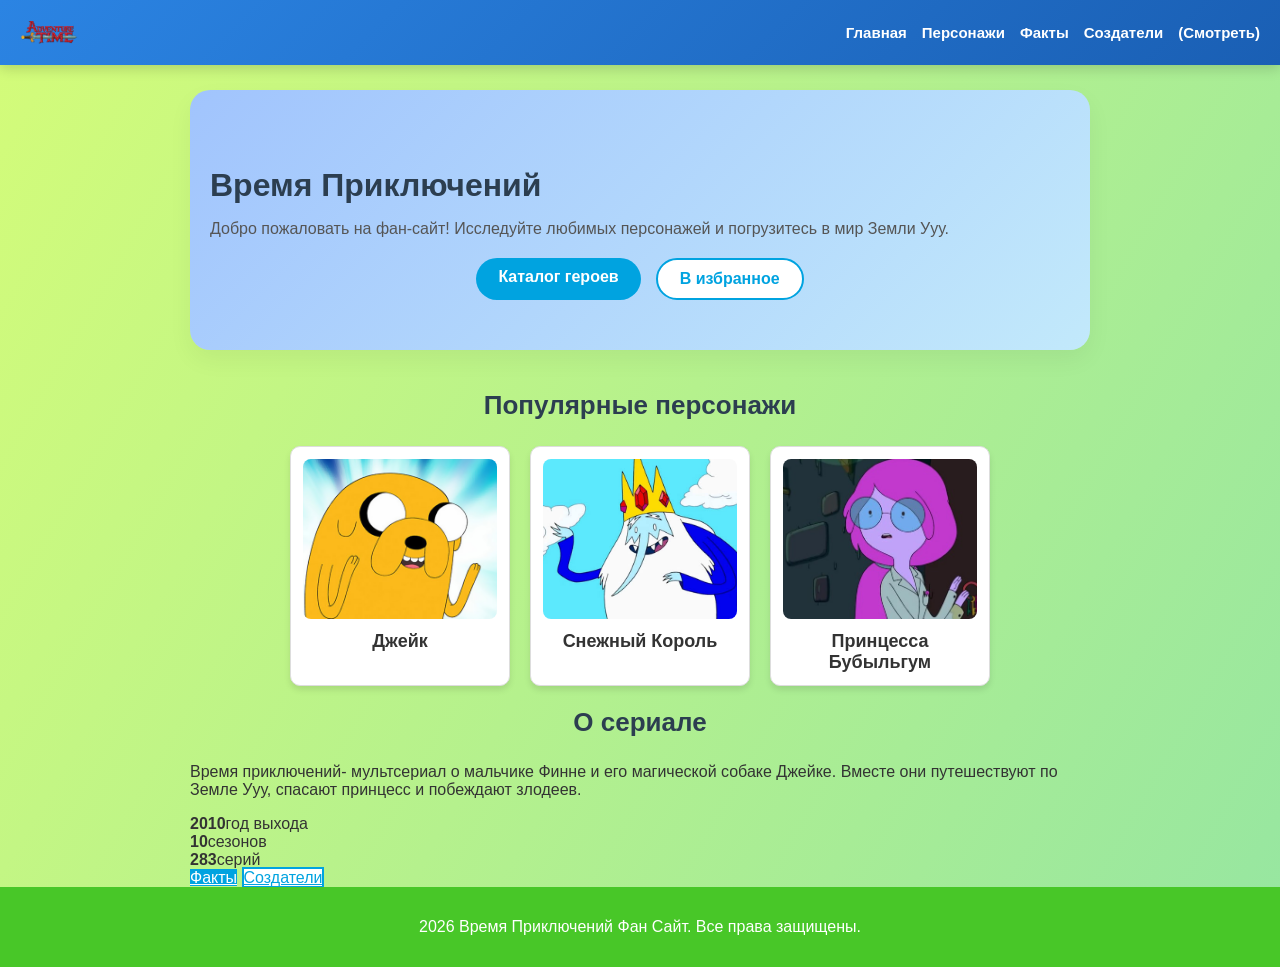
==== index.html @ 20179569 "Reorganize footer and section structure in index.html" ====
<!DOCTYPE html>
<html lang="ru">
<head>
    <meta charset="UTF-8">
    <title>Время Приключений - Главная</title>
    <link rel="stylesheet" href="css/style.css">
</head>
<body>
    <header class="main-header" style="position: fixed !important; top: 0 !important; left: 0 !important; width: 100% !important; z-index: 1000 !important; background: linear-gradient(135deg, #2b84e3, #1a5fb4) !important; box-shadow: 0 4px 12px rgba(0, 0, 0, 0.15) !important; padding: 10px 20px !important; box-sizing: border-box !important;">
        <div class="logo">
            <img src="logo.webp" alt="Логотип" class="logo-img">
        </div>
        <nav class="nav-menu">
            <a href="index.html">Главная</a>
            <a href="characters.html">Персонажи</a>
            <a href="#">Факты</a>
            <a href="#">Создатели</a>
            <a href="#">(Смотреть)</a>
        </nav>
    </header>
    <main class="container" style="margin-top: 90px !important;">
        <section class="hero">
            <h1>Время Приключений</h1>
            <p>Добро пожаловать на фан-сайт! Исследуйте любимых персонажей и погрузитесь в мир Земли Ууу.</p>
            <div class="hero-buttons">
                <a href="characters.html" class="btn btn-primary">Каталог героев</a>
                <a href="#" class="btn btn-secondary">В избранное</a>
            </div>
        </section>
            <h2>Популярные персонажи</h2>
      <div class="characters-grid" style="display: flex !important; flex-direction: row !important; flex-wrap: nowrap !important; justify-content: center !important; gap: 20px !important; width: 100% !important;">

    <div class="character-card" onclick="alert('Джейк: Быть в чем то плохим - это первый шаг к тому, чтобы стать в чем-то относительно хорошим!')" style="width: 220px !important; min-width: 220px !important; background: #fff !important; border: 1px solid #ddd !important; border-radius: 10px !important; padding: 12px !important; text-align: center !important; box-sizing: border-box !important;">
        <img src="jake.jpg" alt="Джейк" class="card-image" style="width: 100% !important; height: 160px !important; object-fit: cover !important; border-radius: 8px !important; display: block !important;">
        <h3 style="margin: 12px 0 0 0 !important; font-size: 18px !important;">Джейк</h3>
    </div>

    <div class="character-card" onclick="alert('Снежный Король: Почему меня никто не любит? Я же просто хочу завести друзей... ну и, может быть, жениться на принцессе!')" style="width: 220px !important; min-width: 220px !important; background: #fff !important; border: 1px solid #ddd !important; border-radius: 10px !important; padding: 12px !important; text-align: center !important; box-sizing: border-box !important;">
        <img src="korol.jpg" alt="Снежный Король" class="card-image" style="width: 100% !important; height: 160px !important; object-fit: cover !important; border-radius: 8px !important; display: block !important;">
        <h3 style="margin: 12px 0 0 0 !important; font-size: 18px !important;">Снежный Король</h3>
    </div>

    <div class="character-card" onclick="alert('Принцесса Бубыльгум: Все научное - научно! Магия - это просто наука которую мы еще не понимаем.')" style="width: 220px !important; min-width: 220px !important; background: #fff !important; border: 1px solid #ddd !important; border-radius: 10px !important; padding: 12px !important; text-align: center !important; box-sizing: border-box !important;">
        <img src="gum.jpg" alt="Принцесса Бубыльгум" class="card-image" style="width: 100% !important; height: 160px !important; object-fit: cover !important; border-radius: 8px !important; display: block !important;">
        <h3 style="margin: 12px 0 0 0 !important; font-size: 18px !important;">Принцесса Бубыльгум</h3>
    </div>

</div>
</div>
    </div> 
         <section class="about">
        <h2>О сериале</h2>
        <p>Время приключений- мультсериал о мальчике Финне и его магической собаке Джейке. Вместе они путешествуют по Земле Ууу, спасают принцесс и побеждают злодеев.</p>
        <div class="stats">
            <div class="stat"><b>2010</b><span>год выхода</span></div>
            <div class="stat"><b>10</b><span>сезонов</span></div>
            <div class="stat"><b>283</b><span>серий</span></div>
        </div>
        <div class="about-links">
            <a href="facts.html" class="btn-primary">Факты</a> 
            <a href="creators.html" class="btn-secondary">Создатели</a>
        </div>
    </section>
    </main> 
    <footer class="footer">
        <div class= "footer-con">
        <p>2026 Время Приключений Фан Сайт. Все права защищены.</p>
        </div>    
    </footer> 
</body>
</html>
---- css/style.css ----
body {
  font-family: 'Comic Sans MS','Chalkboard SE','Comfortaa',sans-serif;
  background-color: #f4f4f9;
  color: #333;
  margin: 0;
  padding: 0px;
  min-height: 100vh;
  display: flex;
  flex-direction: column;
  }
.card-image {
  width: 100%;
  height: 130px;
  object-fit: cover;
  border-radius: 6px;
} 
.characters-grid {
  display: flex;
  flex-wrap; wrap;
  gap: 15px;
  justify-content: center;
}
.character-card {
  background: #fff;
  border: 1px solid #ddd;
  border-radius: 8px;
  padding: 10px:
width:170px;
  text-align: center;
  box-shadow: 0 4px 6px rgba(0, 0, 0, 0.1);
}
main.container {
    max-width: 900px;
    margin: 0 auto;
    padding: 0 20px;
}   
.main-header{
    background-color: #00A3E0;
    width: 100%;
    padding: 15px 30px;
    box-sizing: border-box;
    display: flex;
    justify-content: space-between;
    align-items: center;
}
.logo {
    font-weight: bold;
    font-size: 18px;
    color: #fff;
}
.logo-img {
    height: 45px;
    width: auto;
    display: block;
    border-radius: 6px;
}
.nav-menu {
    display: flex;
    gap: 15px;
}

.nav-menu a {
    text-decoration: none;
    color: #fff;
    font-weight: bold;
    font-size: 15px;
}

.nav-menu a:hover {
    text-decoration: underline;
}
footer {
    background-color: #48C728;
    color: #fff;
    width: 100%;
    padding: 15px;
    box-sizing: border-box;
    text-align: center;
    margin-top: auto;
}
.card-image {
  width: 100%;
  height: 150px;
  object-fit: cover;
  border-radius: 4px;
} 
.container {
  max-width: 900px;
  margin: 0 auto;
  padding: 0 20px;
}
.logo-img {
    height: 45px;
    width: auto;
    display: block;
    border-radius: 6px;
}
.nav-menu {
    display: flex;
    gap: 15px;
}
.nav-menu a {
    color: #ffffff;
    text-decoration: none;
    font-weight: bold;
}
.main-header {
    background-color: #00A3E0;
    width: 100%;
    padding: 15px 30px;
    box-sizing: border-box;
    display: flex;
    justify-content: space-between;
    align-items: center;
}
.card-image {
    width: 100%;
    height: 180px;
    object-fit: cover;
    border-radius: 8px;
}
}
/* Hero section */
.hero {
    text-align: center;
    padding: 40px 20px;
    background-color: #f0f8ff;
    border-radius: 12px;
    margin-bottom: 30px;
}

.hero h1 {
    font-size: 32px;
    color: #2c3e50;
    margin-bottom: 10px;
}

.hero p {
    font-size: 16px;
    color: #555;
    margin-bottom: 20px;
}
.hero-buttons {
    display: flex;
    justify-content: center;
    gap: 15px;
}
.btn {
    display: inline-block;
    padding: 10px 22px;
    border-radius: 25px;
    text-decoration: none;
    font-weight: bold;
    transition: all 0.2s ease;
}

.btn-primary {
    background-color: #00A3E0;
    color: #ffffff;
}

.btn-primary:hover {
    background-color: #0082b3;
}

.btn-secondary {
    background-color: #ffffff;
    color: #00A3E0;
    border: 2px solid #00A3E0;
}

.btn-secondary:hover {
    background-color: #00A3E0;
    color: #ffffff;
} 
.character-card {
    transition: transform 0.3s ease, box-shadow 0.3s ease;
    cursor: pointer;
}
.character-card:hover {
    transform: translateY(-8px) scale(1.02);
    box-shadow: 0 12px 20px rgba(0, 0, 0, 0.15);
} 
.hero {
    background: linear-gradient(135deg, #a1c4fd 0%, #c2e9fb 100%);
    padding: 50px 20px;
    border-radius: 20px;
    box-shadow: 0 10px 25px rgba(0, 0, 0, 0.05);
    margin-bottom: 40px;
}
h2 {
    text-align: center;
    color: #2c3e50;
    font-size: 26px;
    margin-bottom: 25px;
} 

body {
    background: linear-gradient(120deg, #d4fc79, #96e6a1, #a1c4fd, #c2e9fb);
    background-size: 300% 300%;
    animation: gradientAnimation 12s ease infinite;
  min-height: 100vh;
  display: flex;
  flex-direction: column;
}

@keyframes gradientAnimation {
    0% {
        background-position: 0% 50%;
    }
    50% {
        background-position: 100% 50%;
    }
    100% {
        background-position: 0% 50%;
    } 
.footer-con{
  margin-top: auto;
} 
main {
  flex: 1;
} 
.about-links {
  display: flex;
  justify-content: center;
  gap: 15px;
  margin-top: 25px;
}
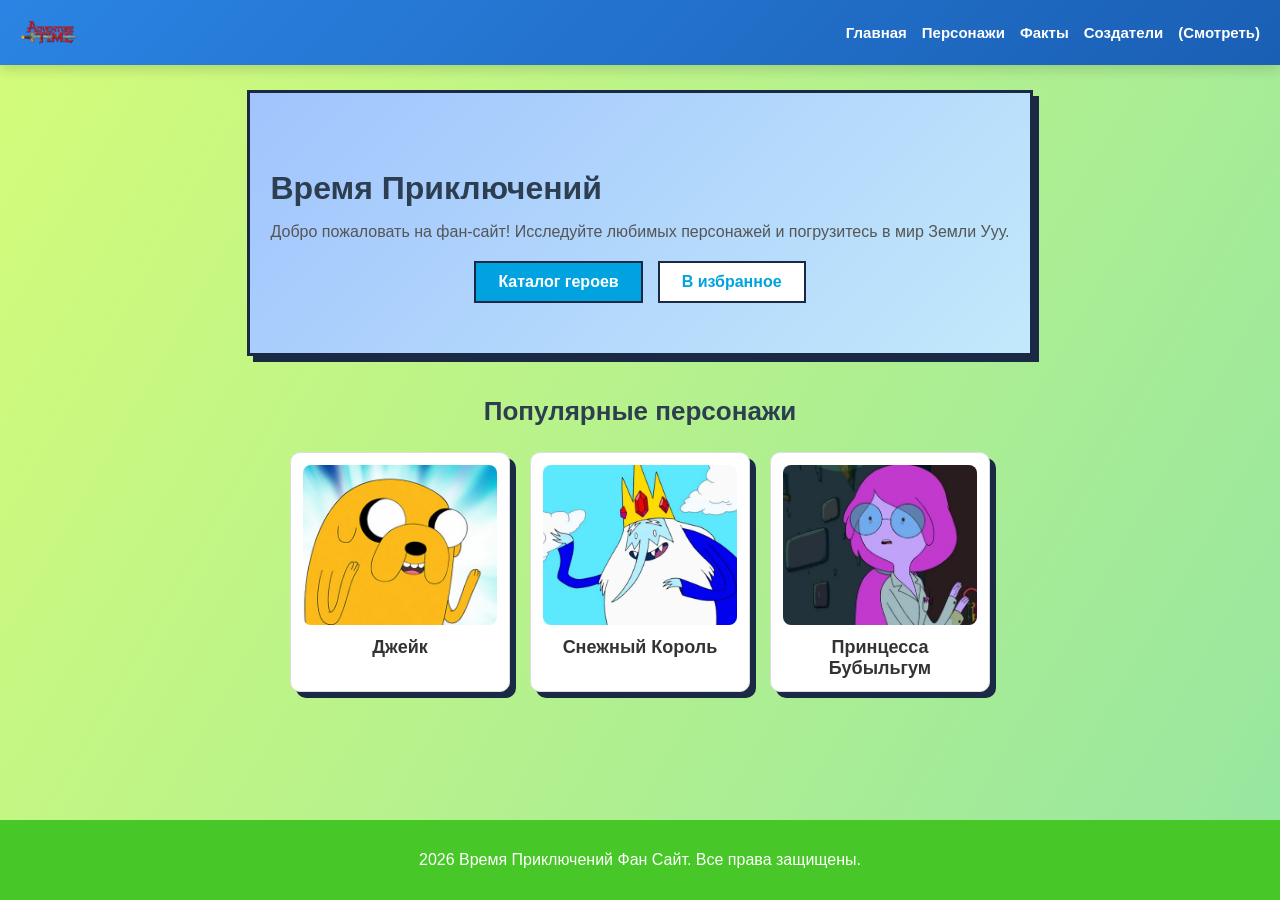
==== commit d7030406: "Update index.html" ====
--- a/index.html
+++ b/index.html
@@ -48,19 +48,6 @@
 </div>
 </div>
     </div> 
-         <section class="about">
-        <h2>О сериале</h2>
-        <p>Время приключений- мультсериал о мальчике Финне и его магической собаке Джейке. Вместе они путешествуют по Земле Ууу, спасают принцесс и побеждают злодеев.</p>
-        <div class="stats">
-            <div class="stat"><b>2010</b><span>год выхода</span></div>
-            <div class="stat"><b>10</b><span>сезонов</span></div>
-            <div class="stat"><b>283</b><span>серий</span></div>
-        </div>
-        <div class="about-links">
-            <a href="facts.html" class="btn-primary">Факты</a> 
-            <a href="creators.html" class="btn-secondary">Создатели</a>
-        </div>
-    </section>
     </main> 
     <footer class="footer">
         <div class= "footer-con">
--- a/css/style.css
+++ b/css/style.css
@@ -214,7 +214,8 @@
     100% {
         background-position: 0% 50%;
     } 
-.footer-con{
+}
+.footer-con {
   margin-top: auto;
 } 
 main {
@@ -225,5 +226,66 @@
   justify-content: center;
   gap: 15px;
   margin-top: 25px;
-}
+} 
+.about {
+  background: #fff;
+  padding: 25px 20px;
+  border-radius: 15px;
+  margin: 40px 0;
+  text-aling: center;
+}
+.about p {
+  max-width: 650px;
+  margin: 0 auto 20px;
+}
+.stats {
+  display: flex;
+  justify-content: center;
+  gap: 30px;
+  margin-bottom: 20px;
+}
+.stat b {
+  display: block;
+  font-size: 26px;
+  color: #00A3E0;
+} 
+.hero,
+.character-card,
+.about,
+.stat,
+.card-image {
+    border-radius: 0;
+}
+
+.hero,
+.character-card,
+.about {
+    border: 3px solid #1a2a44;
+    box-shadow: 6px 6px 0 #1a2a44;
+}
+
+.about {
+    background: #fff;
+}
+
+.stat {
+    background: #fff;
+    border: 2px solid #1a2a44;
+}
+
+.btn-primary,
+.btn-secondary,
+.about-links a {
+    border-radius: 0;
+    border: 2px solid #1a2a44;
+    text-decoration: none;
+    padding: 10px 22px;
+    font-weight: bold;
+}
+
+.character-card:hover {
+    transform: translate(-3px, -3px);
+    box-shadow: 9px 9px 0 #1a2a44;
+}
+
   
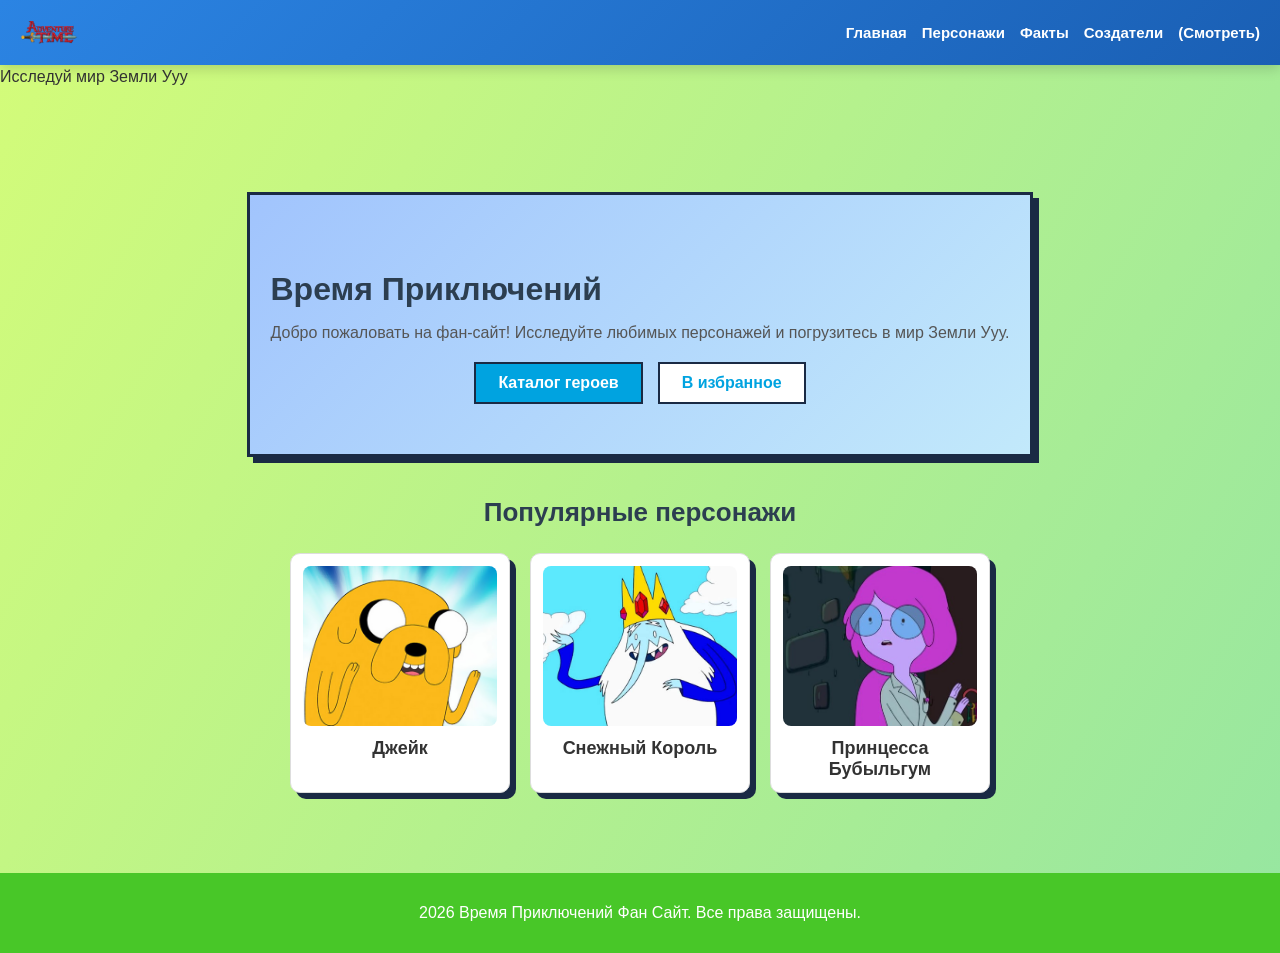
==== commit 8028dd72: "Add hero banner section to index.html Added a hero banner section with a title and description." ====
--- a/index.html
+++ b/index.html
@@ -17,7 +17,13 @@
             <a href="#">Создатели</a>
             <a href="#">(Смотреть)</a>
         </nav>
-    </header>
+    </header> 
+    <section class="hero-banner">
+        <div class="hero-content">
+            <h1>Время Приключений</h1>
+            <p>Исследуй мир Земли Ууу</p>
+        </div>
+    </section>
     <main class="container" style="margin-top: 90px !important;">
         <section class="hero">
             <h1>Время Приключений</h1>
--- a/css/style.css
+++ b/css/style.css
@@ -76,7 +76,7 @@
     padding: 15px;
     box-sizing: border-box;
     text-align: center;
-    margin-top: auto;
+    margin-top: 80px;
 }
 .card-image {
   width: 100%;
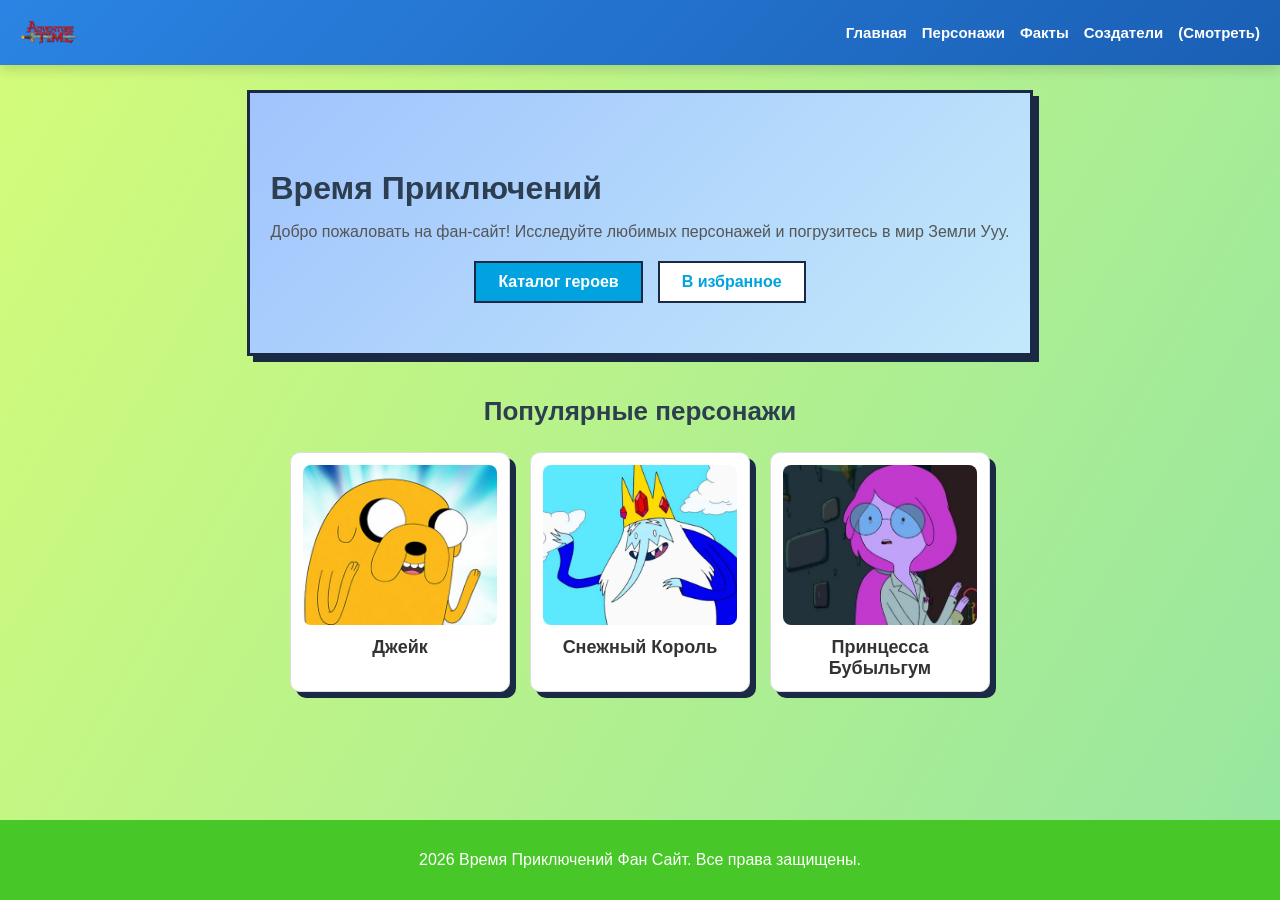
==== commit 31e23c42: "Remove hero-banner section from index.html Removed the hero-banner section from the HTML." ====
--- a/index.html
+++ b/index.html
@@ -18,12 +18,6 @@
             <a href="#">(Смотреть)</a>
         </nav>
     </header> 
-    <section class="hero-banner">
-        <div class="hero-content">
-            <h1>Время Приключений</h1>
-            <p>Исследуй мир Земли Ууу</p>
-        </div>
-    </section>
     <main class="container" style="margin-top: 90px !important;">
         <section class="hero">
             <h1>Время Приключений</h1>
--- a/css/style.css
+++ b/css/style.css
@@ -286,6 +286,14 @@
 .character-card:hover {
     transform: translate(-3px, -3px);
     box-shadow: 9px 9px 0 #1a2a44;
-}
+} 
+.hero-banner{
+  height: 600px;
+
+  background-image: url("../images.jpg");
+
+  background-size: cover;
+  background-position: center;
+} 
 
   
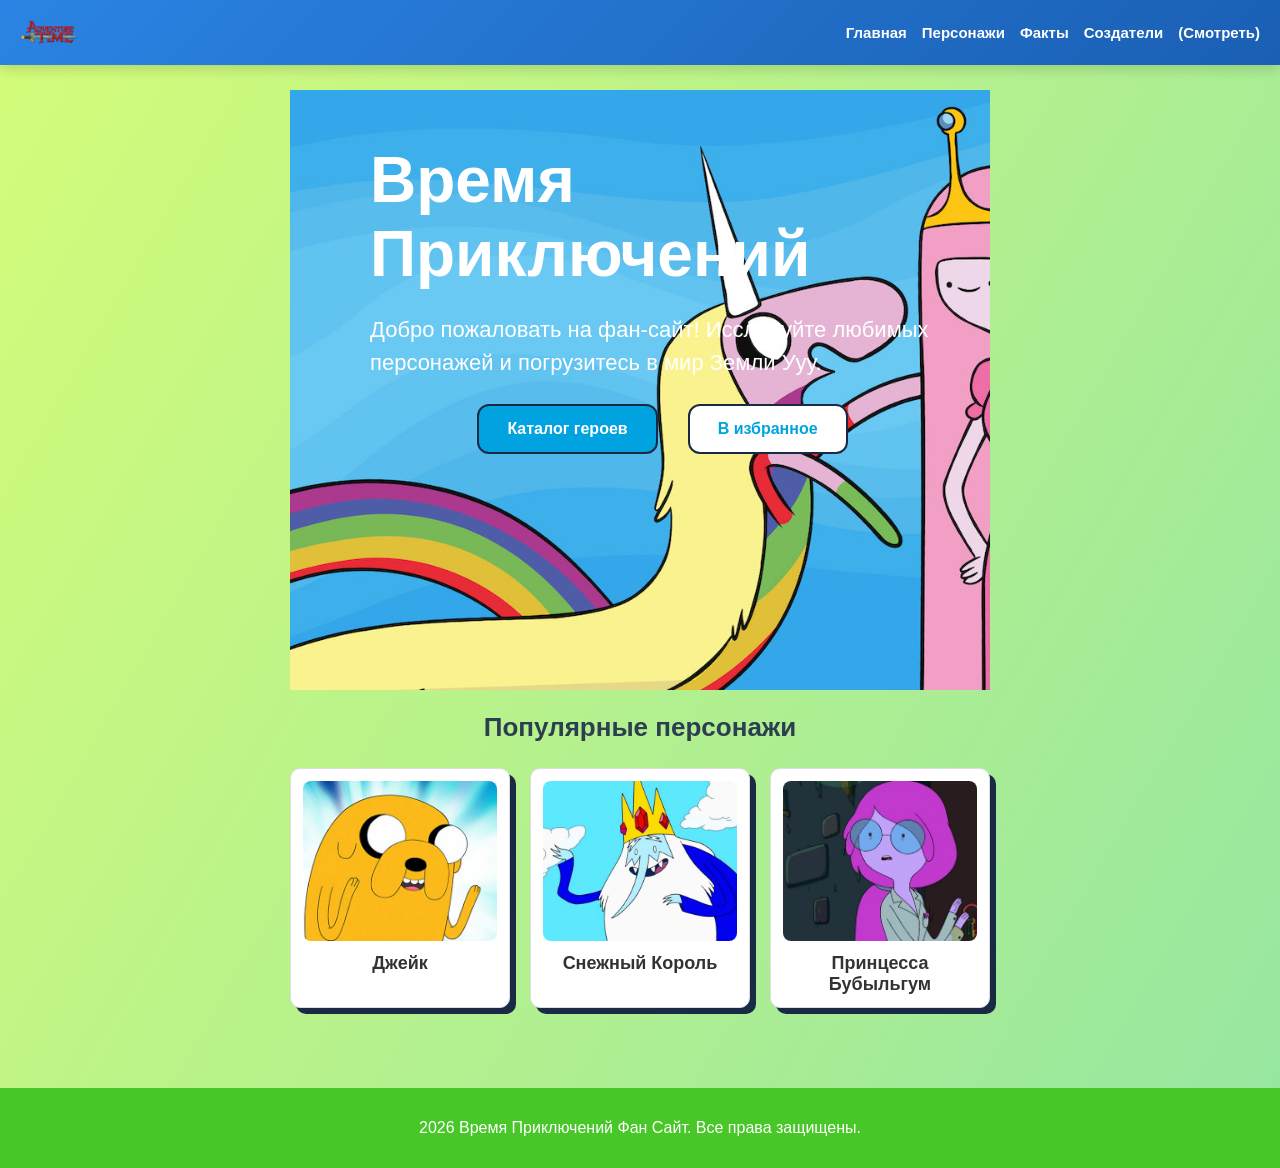
==== commit 76e17c7b: "Rename hero section to hero-banner" ====
--- a/index.html
+++ b/index.html
@@ -19,7 +19,8 @@
         </nav>
     </header> 
     <main class="container" style="margin-top: 90px !important;">
-        <section class="hero">
+        <section class="hero-banner">
+            <div class="hero-content">
             <h1>Время Приключений</h1>
             <p>Добро пожаловать на фан-сайт! Исследуйте любимых персонажей и погрузитесь в мир Земли Ууу.</p>
             <div class="hero-buttons">
--- a/css/style.css
+++ b/css/style.css
@@ -294,6 +294,42 @@
 
   background-size: cover;
   background-position: center;
-} 
+  display: flex;
+  aling-items: center;
+  padding-left: 80px;
+  position: relative;
+}
+.hero-banner::before {
+  content: "";
+  position: abolute;
+  inset: 0;
+  background: rgba(0,0,0,0.35);
+} 
+.hero-content {
+    position: relative;
+    z-index: 2;
+    color: white;
+    max-width: 600px;
+}
+
+.hero-content h1 {
+    font-size: 64px;
+    margin-bottom: 15px;
+}
+
+.hero-content p {
+    font-size: 22px;
+    line-height: 1.5;
+} 
+.hero-buttons {
+    margin-top: 25px;
+}
+
+.hero-buttons a {
+    text-decoration: none;
+    padding: 14px 28px;
+    border-radius: 12px;
+    margin-right: 15px;
+}
 
   
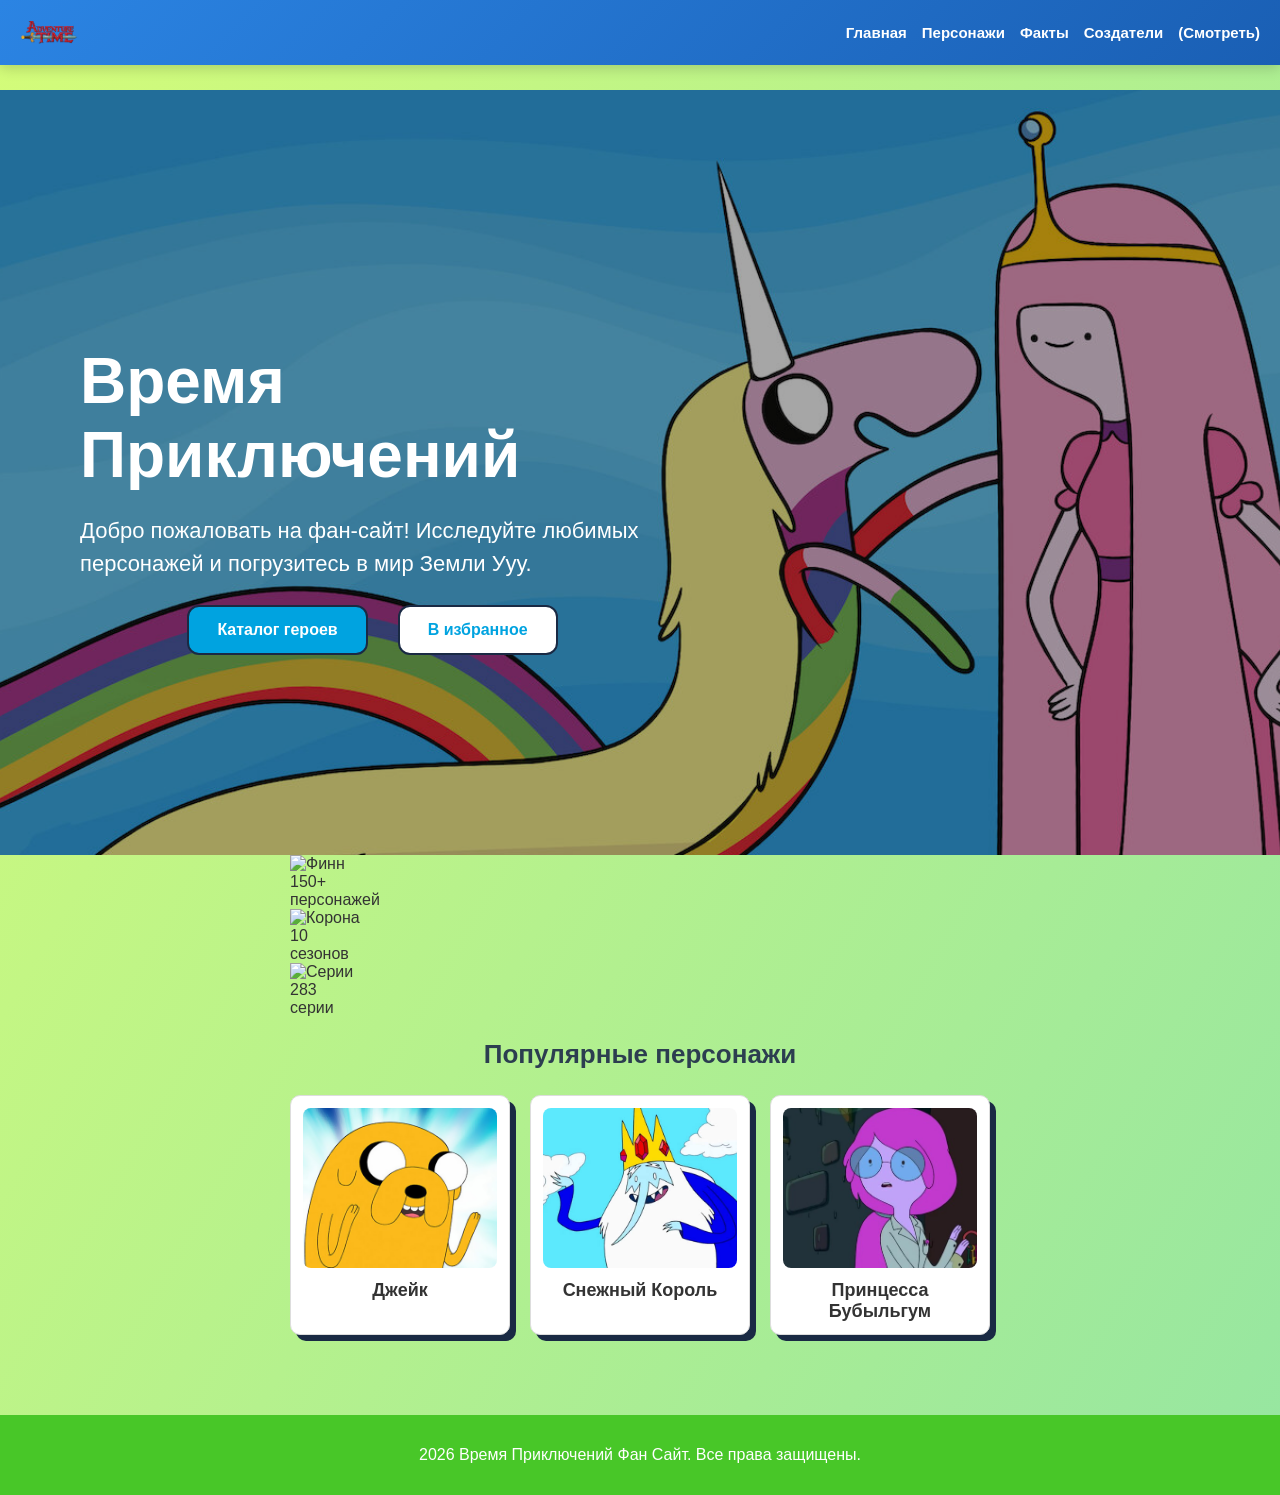
==== commit dfffd4b0: "Add stats bar section to index.html Added a stats bar section with character and season statistics." ====
--- a/index.html
+++ b/index.html
@@ -27,7 +27,31 @@
                 <a href="characters.html" class="btn btn-primary">Каталог героев</a>
                 <a href="#" class="btn btn-secondary">В избранное</a>
             </div>
-        </section>
+        </section> 
+        <section class="stats-bar">
+            <div class="stat-card">
+                <img src="../images/finn.png"  alt="Финн" class="stat-icon">
+                <div class="stat-text">
+                    <div class="stat-number">150+</div>
+                    <div class="stat-label">персонажей</div>
+                </div>
+            </div>
+            <div class="stat-card">
+        <img src="../images/crown.png" alt="Корона" class="stat-icon">
+        <div class="stat-text">
+            <div class="stat-number">10</div>
+            <div class="stat-label">сезонов</div>
+        </div>
+    </div>
+
+    <div class="stat-card">
+        <img src="../images/tv.png" alt="Серии" class="stat-icon">
+        <div class="stat-text">
+            <div class="stat-number">283</div>
+            <div class="stat-label">серии</div>
+        </div>
+    </div>
+</section>
             <h2>Популярные персонажи</h2>
       <div class="characters-grid" style="display: flex !important; flex-direction: row !important; flex-wrap: nowrap !important; justify-content: center !important; gap: 20px !important; width: 100% !important;">
 
--- a/css/style.css
+++ b/css/style.css
@@ -287,21 +287,33 @@
     transform: translate(-3px, -3px);
     box-shadow: 9px 9px 0 #1a2a44;
 } 
-.hero-banner{
-  height: 600px;
-
-  background-image: url("../images.jpg");
-
-  background-size: cover;
-  background-position: center;
-  display: flex;
-  aling-items: center;
-  padding-left: 80px;
-  position: relative;
+
+.hero-banner {
+    width: 100vw;
+    position: relative;
+    left: 50%;
+    right: 50%;
+    margin-left: -50vw;
+    margin-right: -50vw;
+    box-sizing: border-box;
+
+  
+    min-height: 85vh; 
+
+    /* Настройки фона */
+    background-image: url("../images.jpg");
+    background-size: cover;
+    background-position: center 20%; 
+    background-repeat: no-repeat;
+
+    
+    display: flex;
+    align-items: center;
+    padding: 40px 80px;
 }
 .hero-banner::before {
   content: "";
-  position: abolute;
+  position: absolute;
   inset: 0;
   background: rgba(0,0,0,0.35);
 } 
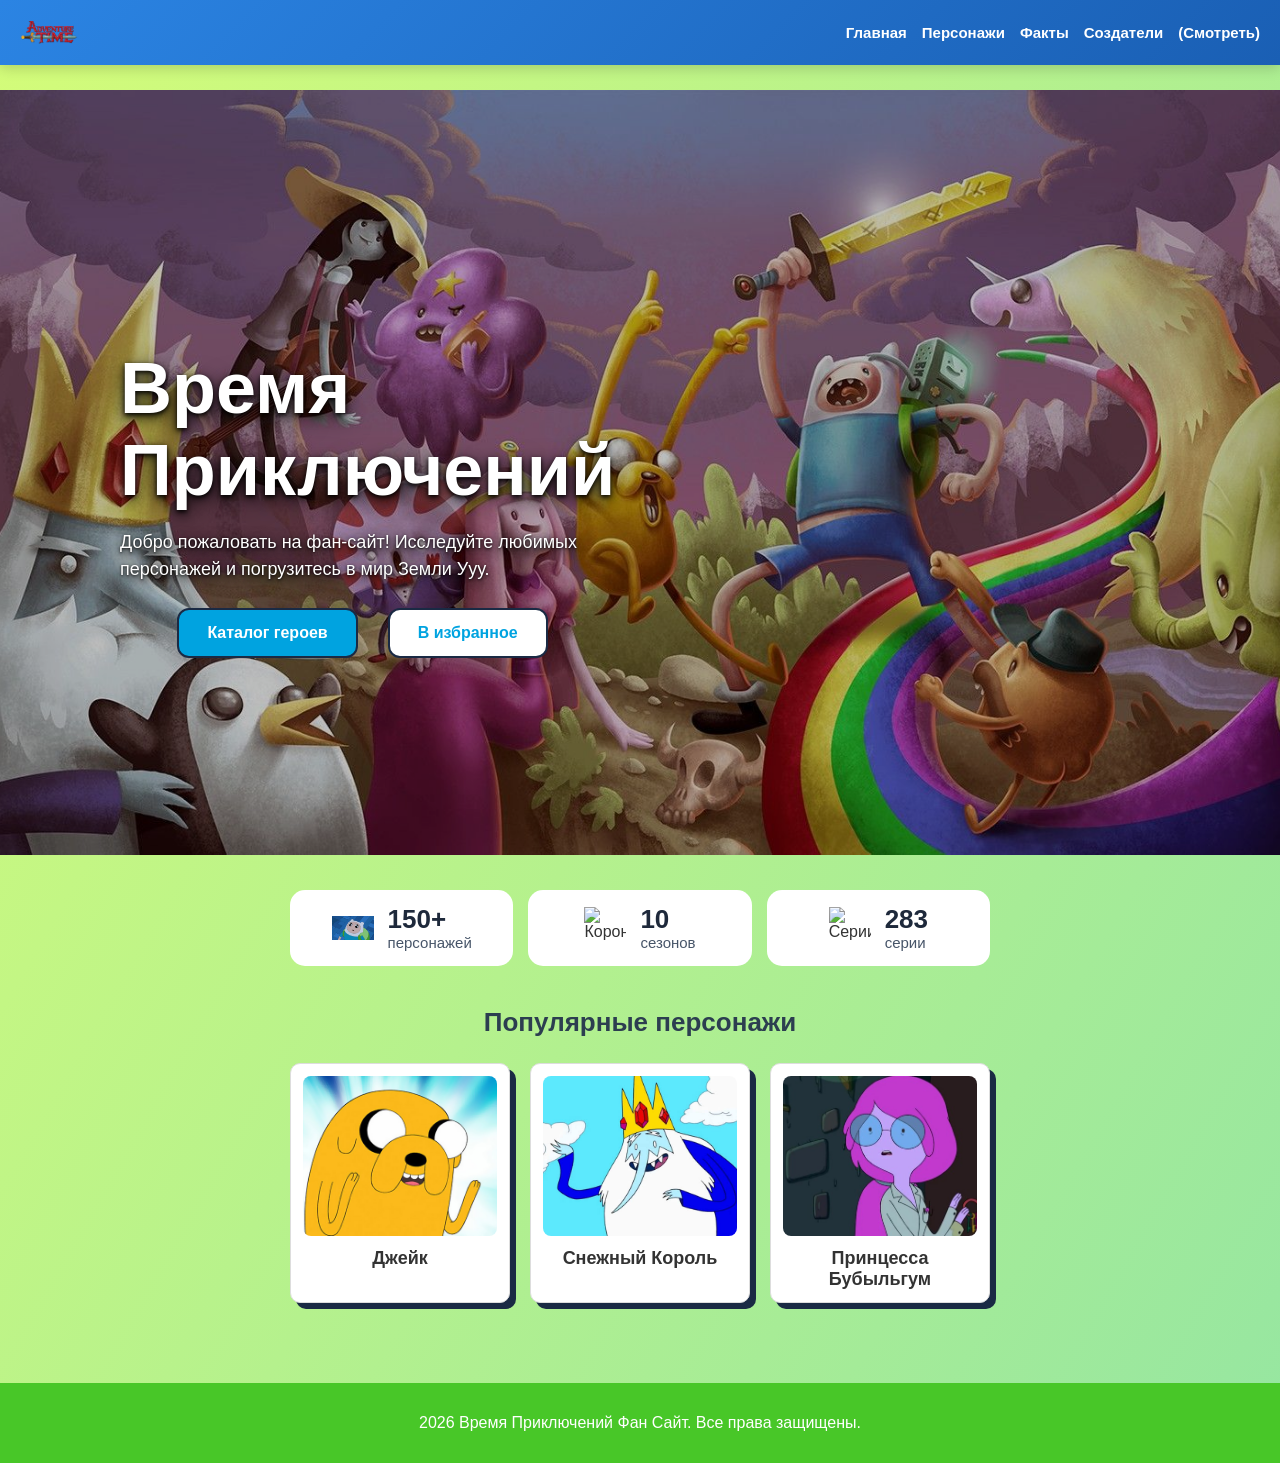
==== commit 33cf3490: "Update image source for Finn in index.html" ====
--- a/index.html
+++ b/index.html
@@ -30,7 +30,7 @@
         </section> 
         <section class="stats-bar">
             <div class="stat-card">
-                <img src="../images/finn.png"  alt="Финн" class="stat-icon">
+                <img src="finn.png"  alt="Финн" class="stat-icon">
                 <div class="stat-text">
                     <div class="stat-number">150+</div>
                     <div class="stat-label">персонажей</div>
--- a/css/style.css
+++ b/css/style.css
@@ -49,7 +49,7 @@
     color: #fff;
 }
 .logo-img {
-    height: 45px;
+    height: 70px;
     width: auto;
     display: block;
     border-radius: 6px;
@@ -147,7 +147,7 @@
 }
 .btn {
     display: inline-block;
-    padding: 10px 22px;
+    padding: 15px 30px;
     border-radius: 25px;
     text-decoration: none;
     font-weight: bold;
@@ -242,7 +242,10 @@
   display: flex;
   justify-content: center;
   gap: 30px;
+  margin-top: -110px;
   margin-bottom: 20px;
+  pozition: relative;
+  z-index: 10;
 }
 .stat b {
   display: block;
@@ -254,7 +257,7 @@
 .about,
 .stat,
 .card-image {
-    border-radius: 0;
+    border-radius: 16px;
 }
 
 .hero,
@@ -300,7 +303,7 @@
   
     min-height: 85vh; 
 
-    /* Настройки фона */
+    
     background-image: url("../images.jpg");
     background-size: cover;
     background-position: center 20%; 
@@ -315,23 +318,36 @@
   content: "";
   position: absolute;
   inset: 0;
-  background: rgba(0,0,0,0.35);
+  background: rgba(0,0,0,0.25);
 } 
 .hero-content {
     position: relative;
     z-index: 2;
-    color: white;
-    max-width: 600px;
-}
+    max-width: 500px;
+  color: #ffffff;
+  margin-left: 40px;
+  } 
+
 
 .hero-content h1 {
-    font-size: 64px;
+    font-size: 72px;
+  font-weight: 900;
     margin-bottom: 15px;
+text-shadow: 
+        0 2px 4px rgba(0, 0, 0, 0.9), 
+        0 4px 12px rgba(0, 0, 0, 0.7), 
+        0 8px 24px rgba(0, 0, 0, 0.5);
 }
 
 .hero-content p {
-    font-size: 22px;
+    font-size: 18px;
     line-height: 1.5;
+  margin-bottom: 25px; 
+  text-shadow:
+        0 1px 3px rgba(0, 0, 0, 0.9),
+        0 3px 10px rgba(0, 0, 0, 0.8),
+        0 6px 18px rgba(0, 0, 0, 0.6);
+}
 } 
 .hero-buttons {
     margin-top: 25px;
@@ -343,5 +359,60 @@
     border-radius: 12px;
     margin-right: 15px;
 }
-
+.stat-card {
+    flex: 1;
+    min-width: 220px;
+    background: #ffffff;
+    border-radius: 15px;
+    padding: 15px;
+    margin: 20px auto;
+
+    display: flex;
+    align-items: center;
+    justify-content: center;
+    gap: 14px;
+    box-sizing: border-box;
+}
+
+.stat-icon {
+    width: 42px;
+    height: 42px;
+    object-fit: contain; 
+    flex-shrink: 0;      
+}
+
+.stat-text {
+    text-align: left;
+}
+
+.stat-number {
+    font-size: 26px;
+    font-weight: 800;
+    color: #1e293b;
+    line-height: 1.1;
+}
+
+.stat-label {
+    font-size: 15px;
+    color: #475569;
+} 
+.stats-bar {
+    display: flex;
+  gap: 15px;
+  max-width: 1100px;
+  margin: 15px auto 20px auto;
+  pozition: relative;
+  z-index: 2;
+} 
+.character-card {
+    transition: transform 0.3s ease, box-shadow 0.3s ease;
+}
+
+.character-card:hover {
+    transform: translateY(-10px);
+    box-shadow: 0 15px 25px rgba(0,0,0,0.2);
+}
+    
   
+
+  
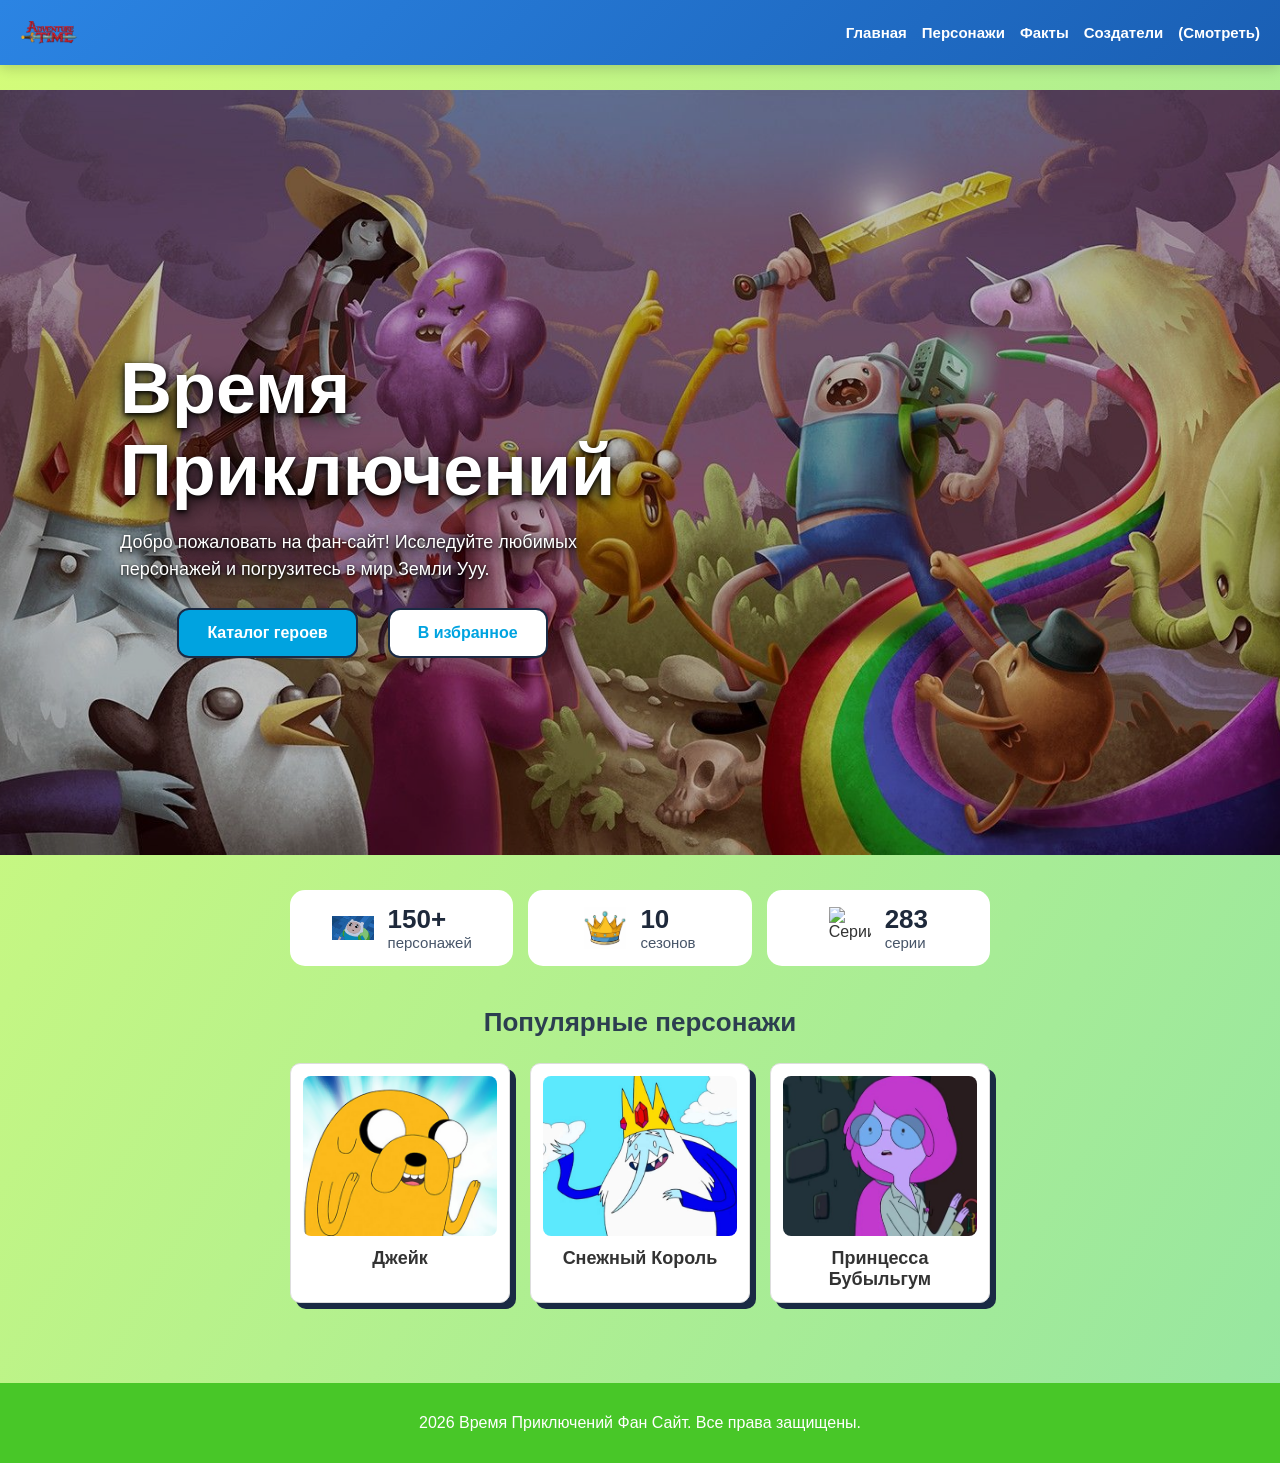
==== commit 3f3ec7d9: "Update image paths in index.html" ====
--- a/index.html
+++ b/index.html
@@ -37,7 +37,7 @@
                 </div>
             </div>
             <div class="stat-card">
-        <img src="../images/crown.png" alt="Корона" class="stat-icon">
+        <img src="crown.png" alt="Корона" class="stat-icon">
         <div class="stat-text">
             <div class="stat-number">10</div>
             <div class="stat-label">сезонов</div>
@@ -45,7 +45,7 @@
     </div>
 
     <div class="stat-card">
-        <img src="../images/tv.png" alt="Серии" class="stat-icon">
+        <img src="tv.png" alt="Серии" class="stat-icon">
         <div class="stat-text">
             <div class="stat-number">283</div>
             <div class="stat-label">серии</div>
